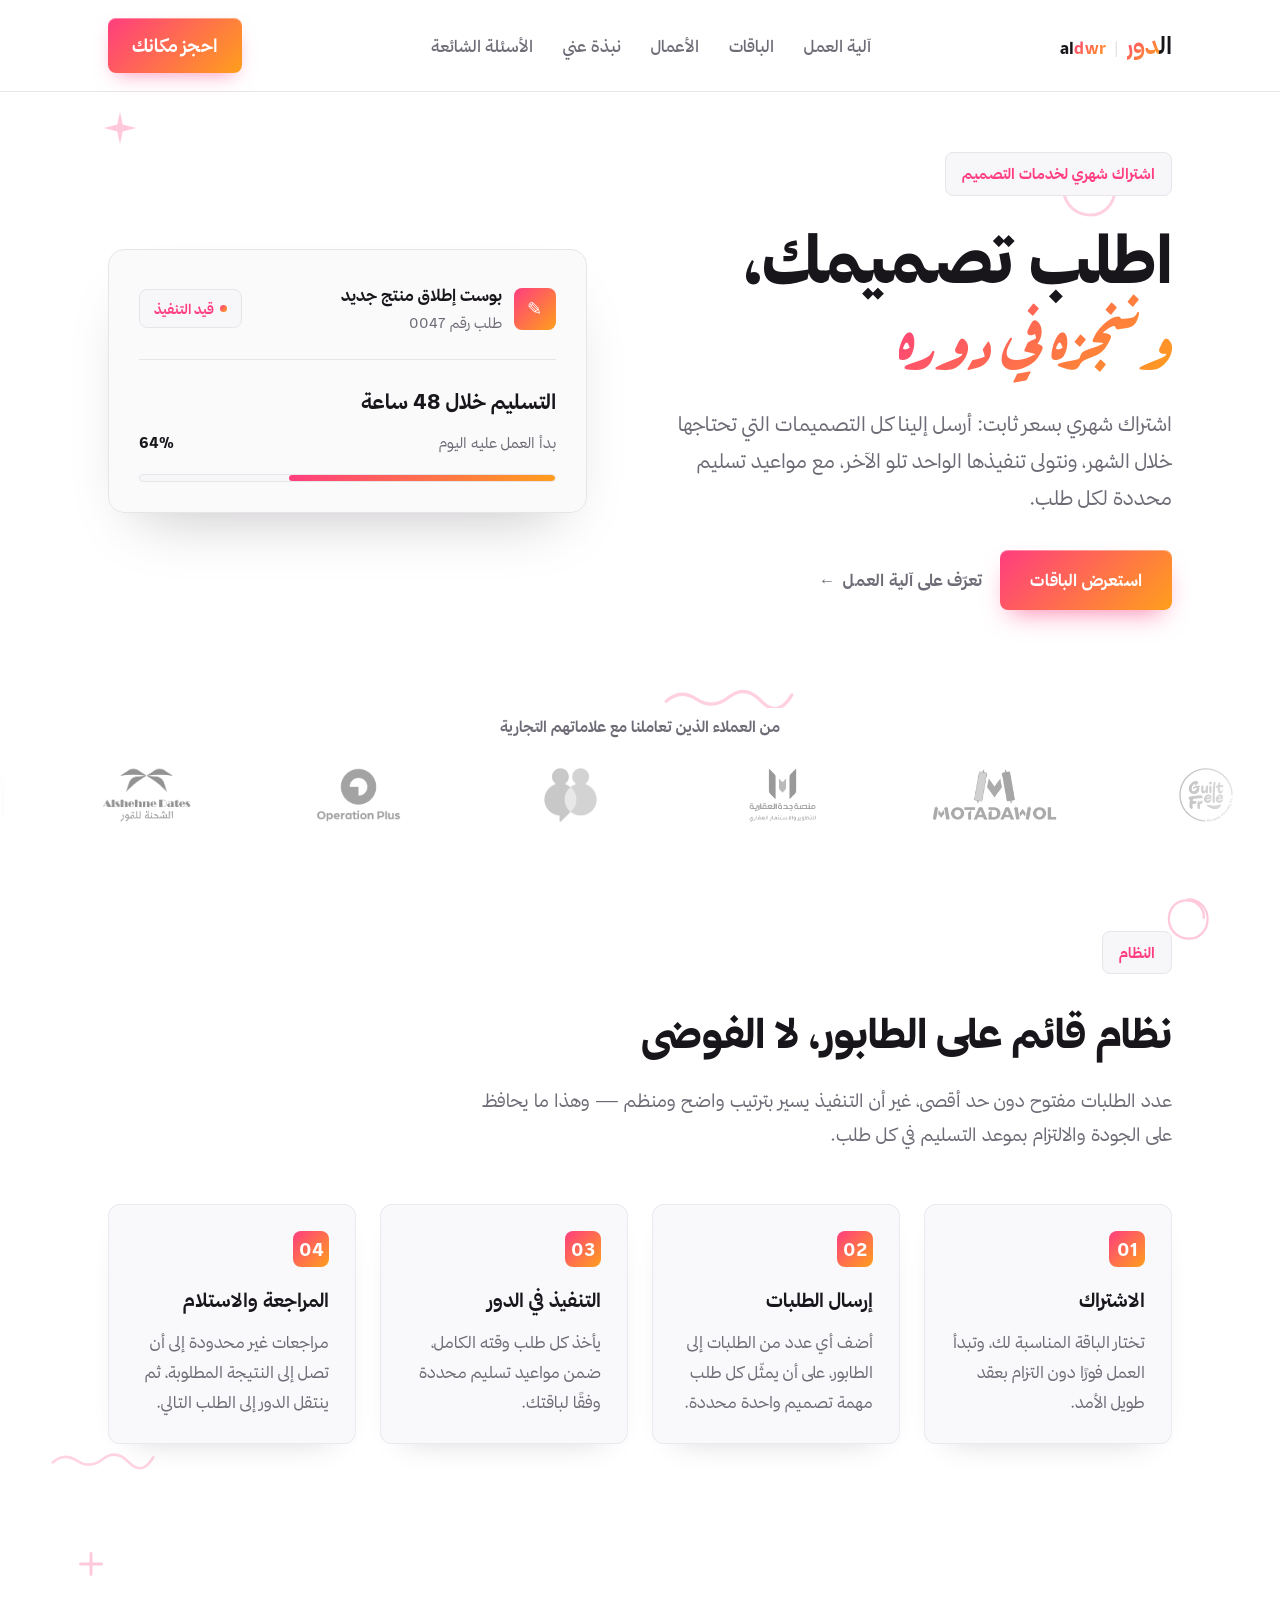
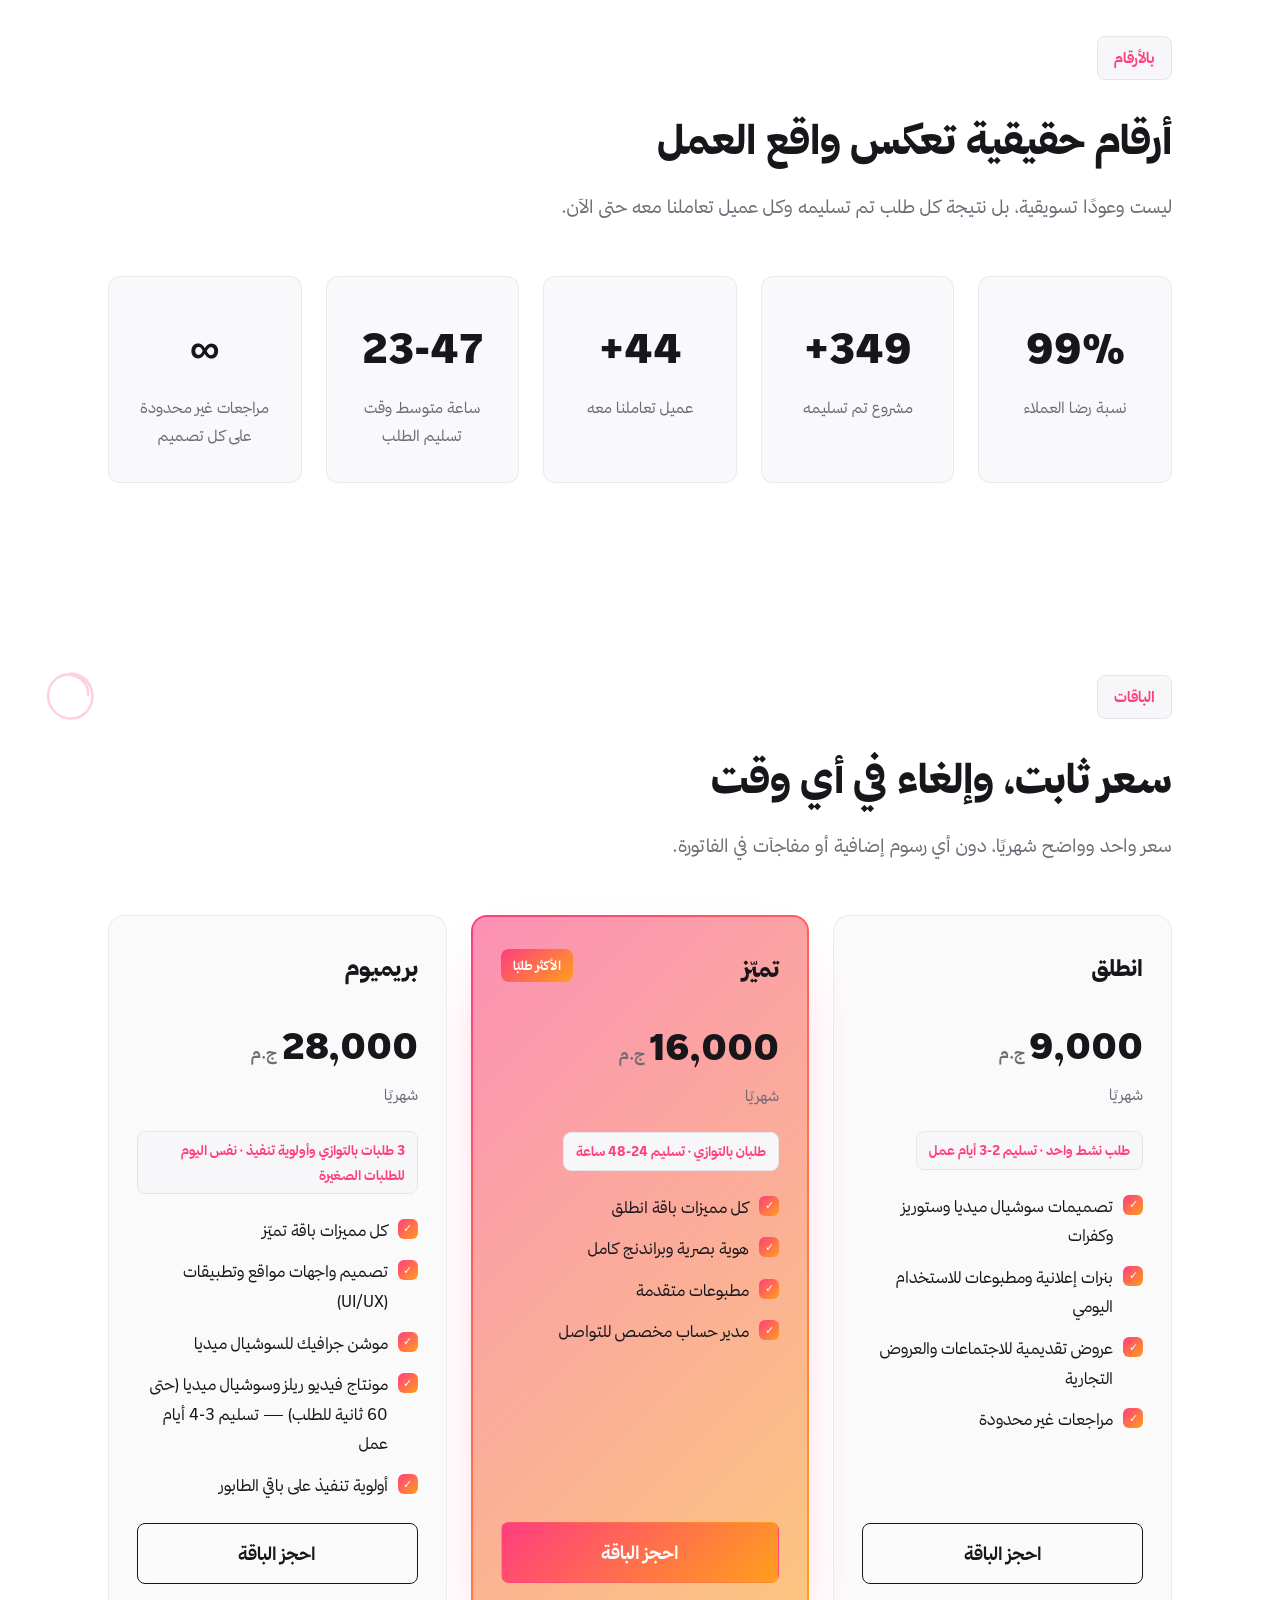
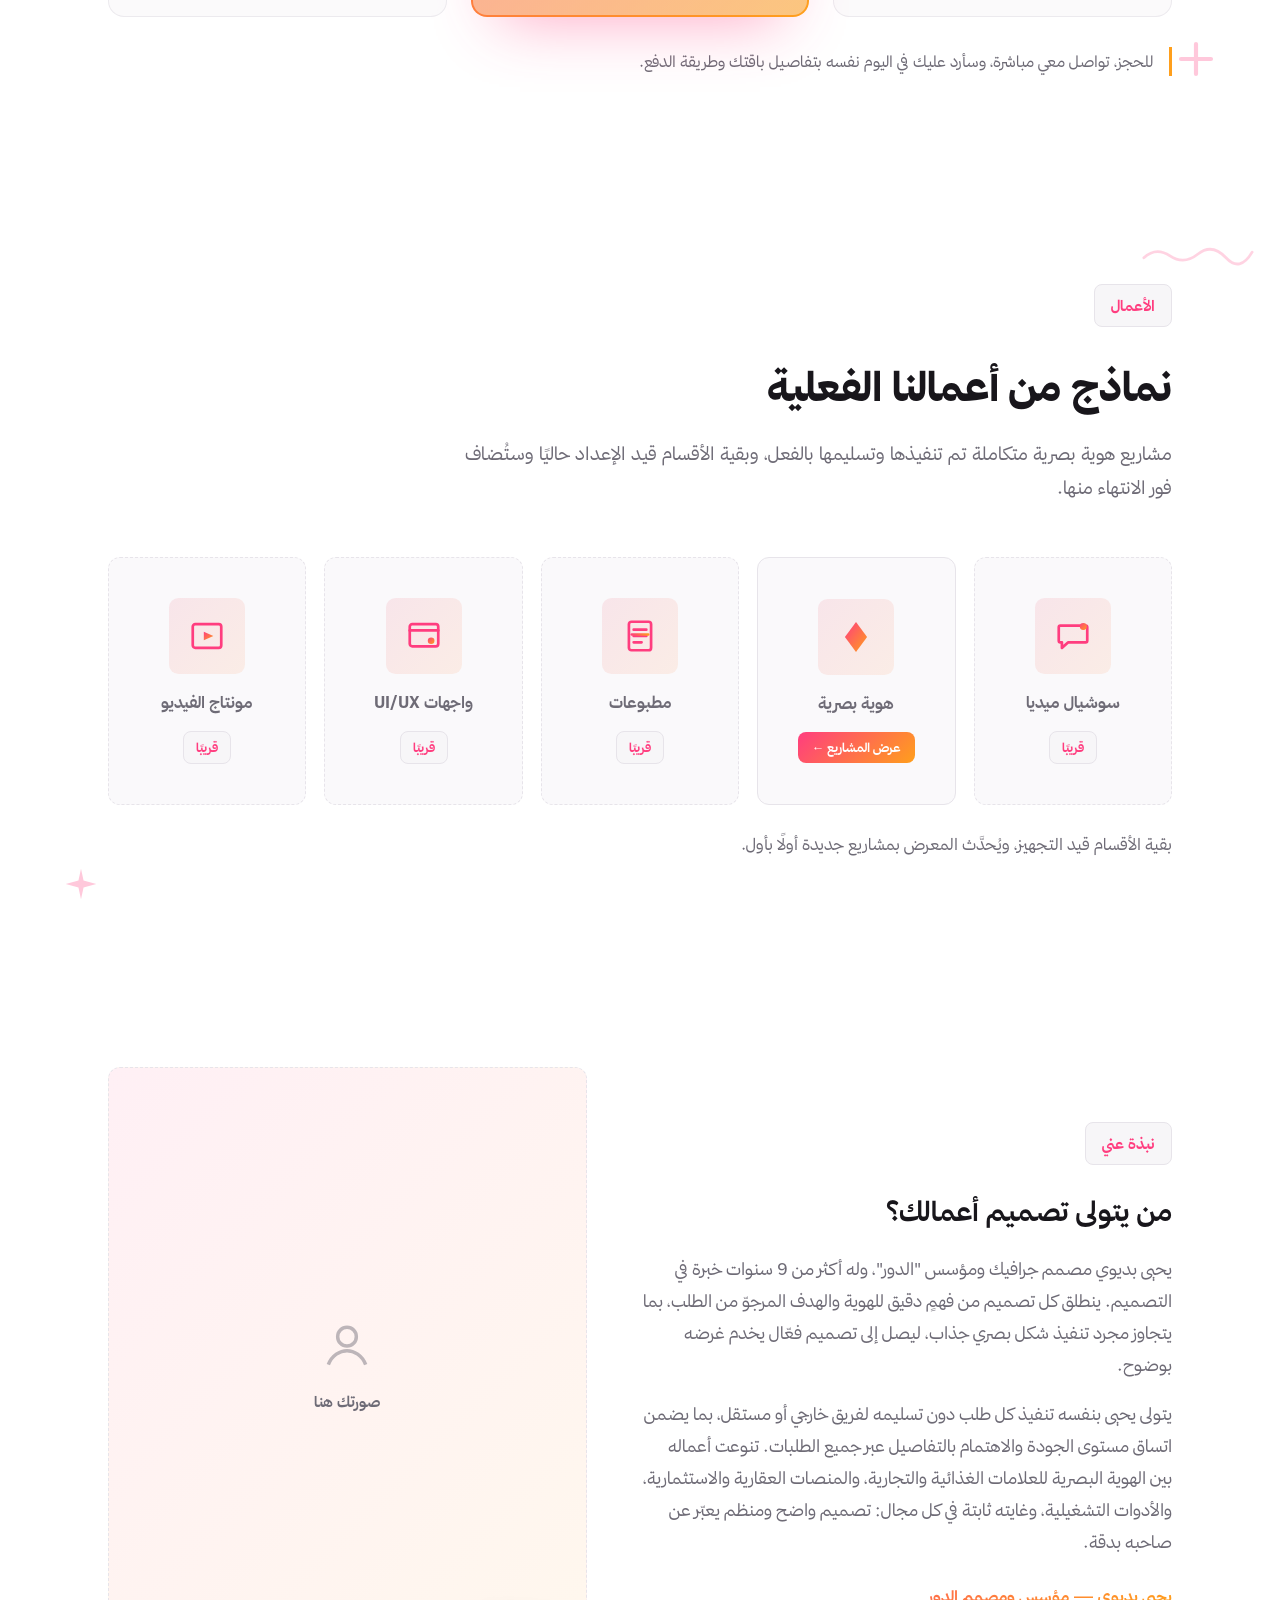
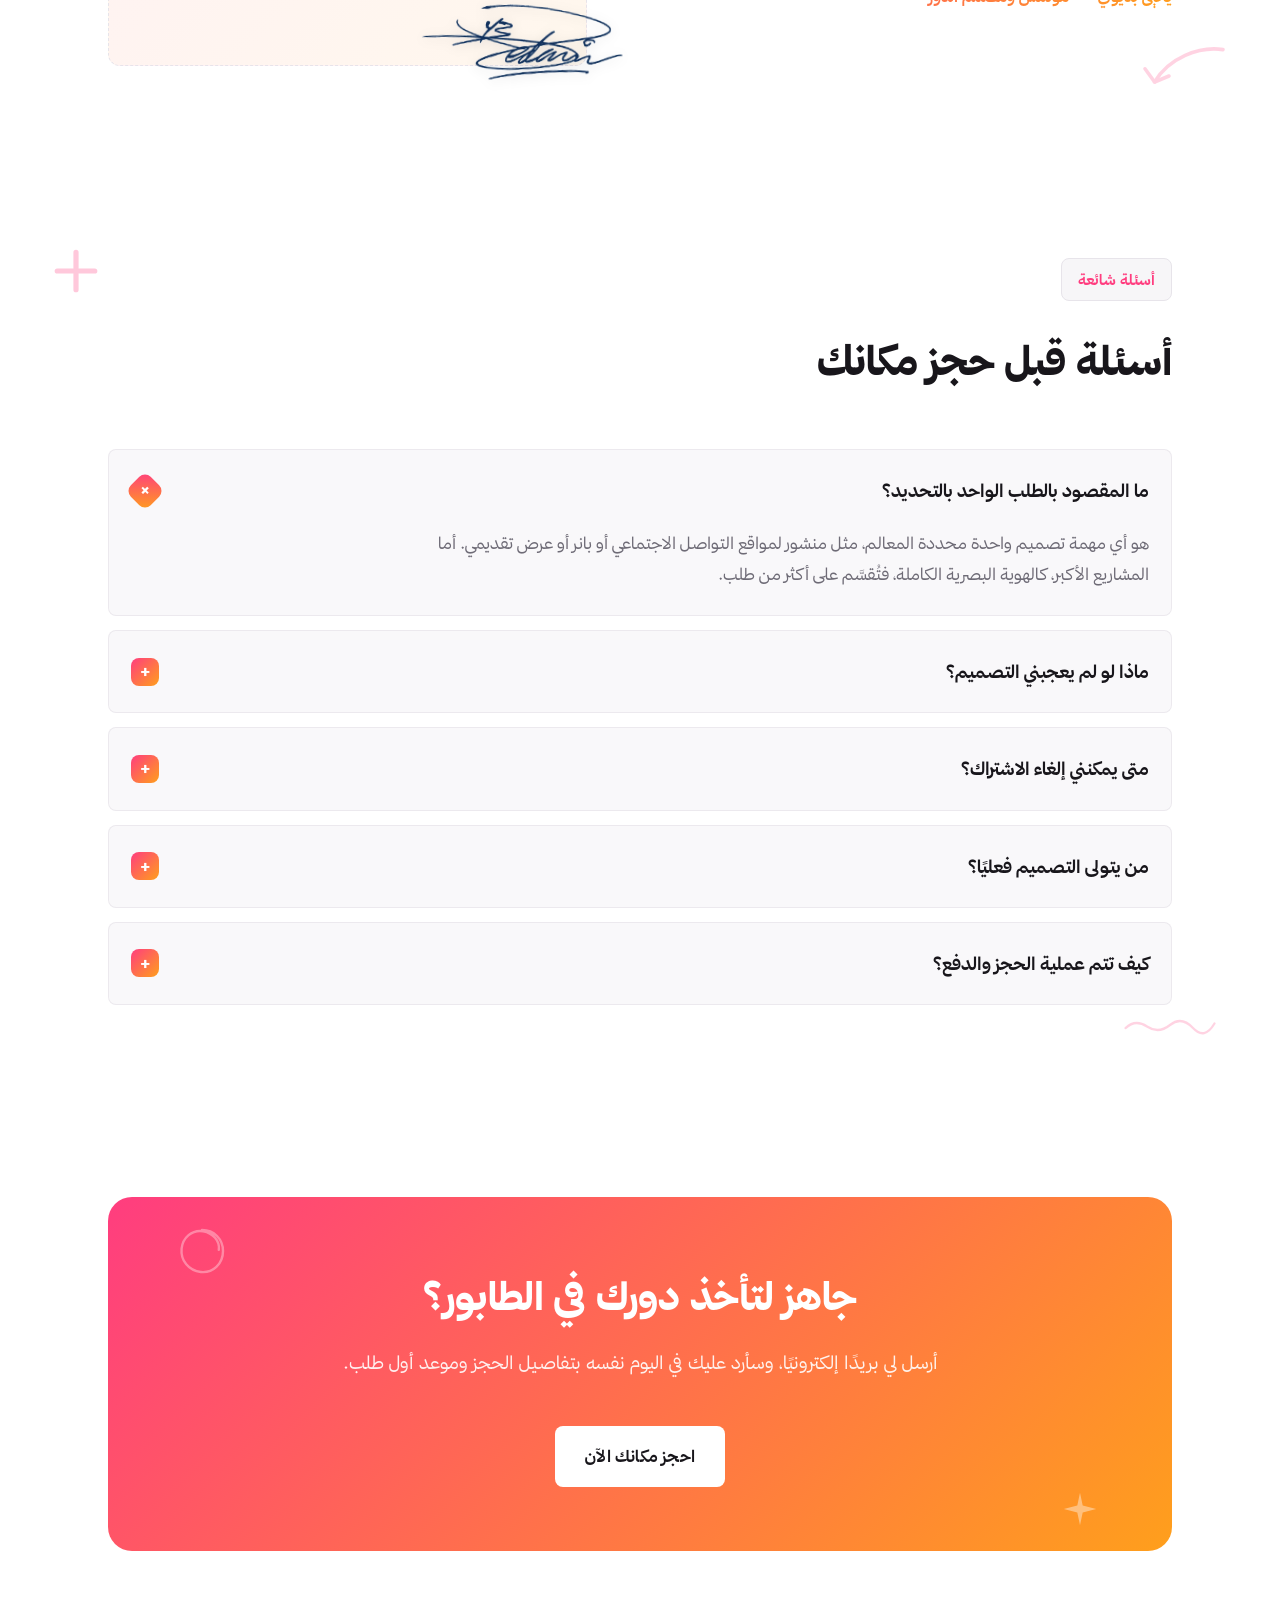
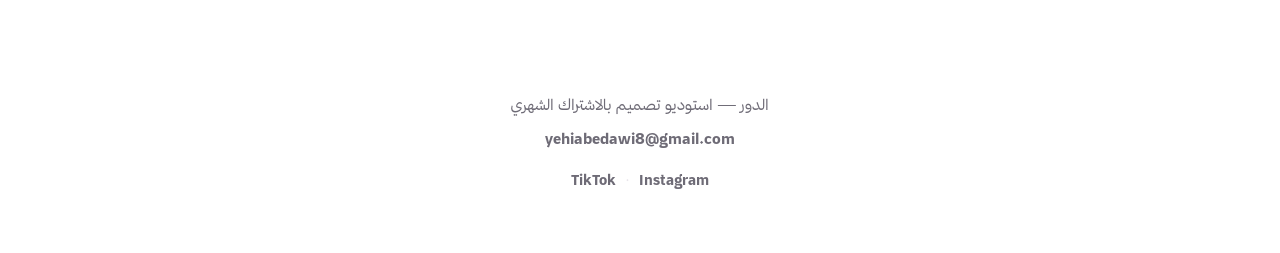
==== index.html @ 0951c370 "Redesign hero toward typography-led, minimal look; remove glass-shape decoration" ====
<!doctype html>
<html lang="ar" dir="rtl">
<head>
<meta charset="utf-8">
<meta name="viewport" content="width=device-width, initial-scale=1">
<title>الدور | aldwr — استوديو تصميم بالاشتراك الشهري</title>
<link rel="icon" type="image/png" href="[data-uri]">
<meta name="description" content="استوديو تصميم بالاشتراك الشهري — اطلب براحتك، تصميماتك جاهزة في دورها">
<link rel="preconnect" href="https://fonts.googleapis.com">
<link rel="preconnect" href="https://fonts.gstatic.com" crossorigin>
<link href="https://fonts.googleapis.com/css2?family=Aref+Ruqaa:wght@400;700&display=swap" rel="stylesheet">
<style>
  @font-face{
    font-family:"Thmanyah";
    src:url("[data-uri]") format("woff2");
    font-weight:300; font-style:normal; font-display:swap;
  }
  @font-face{
    font-family:"Thmanyah";
    src:url("[data-uri]") format("woff2");
    font-weight:400; font-style:normal; font-display:swap;
  }
  @font-face{
    font-family:"Thmanyah";
    src:url("[data-uri]") format("woff2");
    font-weight:500; font-style:normal; font-display:swap;
  }
  @font-face{
    font-family:"Thmanyah";
    src:url("[data-uri]") format("woff2");
    font-weight:700; font-style:normal; font-display:swap;
  }
  @font-face{
    font-family:"Thmanyah";
    src:url("[data-uri]") format("woff2");
    font-weight:900; font-style:normal; font-display:swap;
  }

  :root{
    --bg:#FFFFFF;
    --surface:#F7F6F8;
    --ink:#18161B;
    --ink-soft:#6E6B76;
    --line:#E7E4EA;
    --grad-a:#FF3D7F;
    --grad-b:#FF9F1C;
    --accent:#FF3D7F;
    --on-accent:#FFFFFF;
    --radius:8px;
  }
  @media (prefers-color-scheme: dark){
    :root:not([data-theme="light"]){
      --bg:#141217;
      --surface:#1D1A21;
      --ink:#F2EFF5;
      --ink-soft:#9B96A3;
      --line:#2B2731;
      --grad-a:#FF5C93;
      --grad-b:#FFB238;
      --accent:#FF5C93;
    }
  }
  :root[data-theme="dark"]{
    --bg:#141217;
    --surface:#1D1A21;
    --ink:#F2EFF5;
    --ink-soft:#9B96A3;
    --line:#2B2731;
    --grad-a:#FF5C93;
    --grad-b:#FFB238;
    --accent:#FF5C93;
  }

  *{box-sizing:border-box;}
  html{scroll-behavior:smooth;}
  body{
    margin:0; direction:rtl; background:var(--bg); color:var(--ink);
    font-family:"Thmanyah","Segoe UI",sans-serif; font-weight:400;
    font-size:18px; line-height:1.85;
  }
  @media (prefers-reduced-motion: reduce){
    *{animation:none !important; transition:none !important; scroll-behavior:auto !important;}
  }
  .wrap{max-width:1120px; margin:0 auto; padding:0 28px;}
  a{color:inherit;}
  h1,h2,h3,.display{font-family:"Thmanyah",sans-serif; font-weight:700; text-wrap:balance; margin:0;}
  .mono{font-variant-numeric:tabular-nums; font-weight:600;}

  .grad-text{
    background:linear-gradient(135deg,var(--grad-a),var(--grad-b));
    -webkit-background-clip:text; background-clip:text; color:transparent;
  }
  .grad-bg{background:linear-gradient(135deg,var(--grad-a),var(--grad-b));}

  /* ---------- reveal on scroll ---------- */
  .reveal{opacity:0; transform:translateY(18px); transition:opacity .7s ease, transform .7s ease;}
  .reveal.visible{opacity:1; transform:translateY(0);}

  /* ---------- ambient glass shapes ---------- */
  .blob{position:absolute; z-index:0; pointer-events:none; backdrop-filter:blur(18px) saturate(180%) brightness(1.05); -webkit-backdrop-filter:blur(18px) saturate(180%) brightness(1.05);}
  .gs-sphere{border-radius:50%;}
  .gs-blob{border-radius:60% 40% 55% 45% / 50% 60% 40% 50%;}
  .blob-c.gs-ring{
    border-radius:50%; border:18px solid rgba(255,255,255,.35);
    background:radial-gradient(circle at 30% 25%, rgba(255,255,255,.4), rgba(255,255,255,0) 30%);
    box-shadow:
      inset 0 0 0 1px rgba(255,255,255,.4),
      inset -8px -10px 18px color-mix(in srgb, var(--grad-a) 22%, transparent),
      inset 8px 8px 14px rgba(255,255,255,.5),
      0 26px 36px -16px color-mix(in srgb, var(--grad-a) 30%, transparent);
  }
  @keyframes drift1{
    0%{transform:translate(0,0) rotate(0deg) scale(1);}
    50%{transform:translate(30px,40px) rotate(10deg) scale(1.05);}
    100%{transform:translate(0,0) rotate(0deg) scale(1);}
  }
  @keyframes drift2{
    0%{transform:translate(0,0) rotate(0deg) scale(1);}
    50%{transform:translate(-26px,-30px) rotate(-9deg) scale(1.04);}
    100%{transform:translate(0,0) rotate(0deg) scale(1);}
  }

  /* ---------- NAV ---------- */
  nav{position:sticky; top:0; z-index:30; background:color-mix(in srgb, var(--bg) 65%, transparent); backdrop-filter:blur(16px) saturate(180%); -webkit-backdrop-filter:blur(16px) saturate(180%); border-bottom:1px solid var(--line);}
  nav .wrap{display:flex; align-items:center; justify-content:space-between; padding:18px 28px;}
  .logo{font-size:1.5rem; font-weight:700; color:var(--ink); white-space:nowrap;}
  .logo span{ background:linear-gradient(135deg,var(--grad-a),var(--grad-b)); -webkit-background-clip:text; background-clip:text; color:transparent;}
  .logo-sep{font-style:normal; font-weight:400; color:var(--line); margin:0 8px; font-size:1.05rem;}
  .logo-en{font-style:normal; font-size:1.02rem; font-weight:700; letter-spacing:.2px;}
  @media (max-width:480px){ .logo-sep,.logo-en{display:none;} }
  .nav-links{display:flex; gap:30px; font-size:1.02rem; list-style:none; margin:0; padding:0;}
  .nav-links li{position:relative;}
  .nav-links a{text-decoration:none; color:var(--ink-soft); font-weight:500; padding-bottom:4px; background-image:linear-gradient(135deg,var(--grad-a),var(--grad-b)); background-repeat:no-repeat; background-position:0 100%; background-size:0% 2px; transition:background-size .25s ease, color .25s ease;}
  .nav-links a:hover{color:var(--ink); background-size:100% 2px;}
  .nav-cta{background:linear-gradient(135deg,var(--grad-a),var(--grad-b)); color:#fff; padding:11px 24px; border-radius:var(--radius); text-decoration:none; font-weight:600; letter-spacing:.2px; white-space:nowrap; transition:transform .15s ease, box-shadow .15s ease; box-shadow:0 8px 20px -8px color-mix(in srgb, var(--grad-a) 60%, transparent), inset 0 1px 0 rgba(255,255,255,.35);}
  .nav-cta:hover{transform:translateY(-2px); box-shadow:0 12px 24px -8px color-mix(in srgb, var(--grad-a) 70%, transparent), inset 0 1px 0 rgba(255,255,255,.35);}
  @media (max-width:760px){ .nav-links{display:none;} }

  /* ---------- HERO ---------- */
  header.hero{position:relative; padding:60px 0 20px; overflow:hidden;}
  .blob-a{width:280px; height:280px; top:-90px; left:-70px; animation:drift1 16s ease-in-out infinite;
    background:
      radial-gradient(circle at 30% 26%, rgba(255,255,255,.9), rgba(255,255,255,0) 20%),
      radial-gradient(circle at 70% 76%, color-mix(in srgb, var(--grad-b) 18%, transparent), transparent 55%),
      linear-gradient(150deg, rgba(255,255,255,.42) 0%, rgba(255,255,255,.06) 45%, color-mix(in srgb, var(--grad-a) 10%, transparent) 100%);
    box-shadow:
      inset 0 0 0 1px rgba(255,255,255,.5),
      inset -10px -14px 22px color-mix(in srgb, var(--grad-a) 18%, transparent),
      inset 10px 12px 20px rgba(255,255,255,.5),
      0 30px 40px -18px color-mix(in srgb, var(--grad-a) 30%, transparent);}
  .blob-b{width:220px; height:220px; top:110px; right:-70px; animation:drift2 20s ease-in-out infinite;
    background:
      radial-gradient(circle at 30% 25%, rgba(255,255,255,.9), rgba(255,255,255,0) 20%),
      radial-gradient(circle at 70% 75%, color-mix(in srgb, var(--grad-a) 16%, transparent), transparent 55%),
      linear-gradient(150deg, rgba(255,255,255,.42) 0%, rgba(255,255,255,.06) 45%, color-mix(in srgb, var(--grad-b) 12%, transparent) 100%);
    box-shadow:
      inset 0 0 0 1px rgba(255,255,255,.5),
      inset -8px -12px 18px color-mix(in srgb, var(--grad-b) 18%, transparent),
      inset 8px 10px 16px rgba(255,255,255,.5),
      0 26px 36px -16px color-mix(in srgb, var(--grad-b) 26%, transparent);}
  .blob-c{width:150px; height:150px; top:-50px; right:-40px; animation:drift1 18s ease-in-out infinite;
    background:
      radial-gradient(circle at 28% 24%, rgba(255,255,255,.9), rgba(255,255,255,0) 22%),
      radial-gradient(circle at 68% 74%, color-mix(in srgb, var(--grad-b) 16%, transparent), transparent 55%),
      linear-gradient(150deg, rgba(255,255,255,.4) 0%, rgba(255,255,255,.06) 45%, color-mix(in srgb, var(--grad-a) 10%, transparent) 100%);
    box-shadow:
      inset 0 0 0 1px rgba(255,255,255,.5),
      inset -8px -10px 16px color-mix(in srgb, var(--grad-a) 16%, transparent),
      inset 8px 8px 14px rgba(255,255,255,.5),
      0 24px 32px -16px color-mix(in srgb, var(--grad-a) 24%, transparent);}
  #how,#pricing,#work,#faq,#numbers,#creator{overflow:hidden;}
  #how > .wrap,#pricing > .wrap,#work > .wrap,#faq > .wrap,#numbers > .wrap,#creator > .wrap{position:relative; z-index:1;}
  .hero-grid{position:relative; z-index:1; display:grid; grid-template-columns:1.05fr .95fr; gap:56px; align-items:center; padding-bottom:60px;}
  @media (max-width:880px){ .hero-grid{grid-template-columns:1fr;} }

  .eyebrow{
    display:inline-flex; align-items:center; gap:8px; background:var(--surface); color:var(--accent);
    font-size:.92rem; font-weight:600; padding:7px 16px; border-radius:var(--radius); margin-bottom:22px; border:1px solid var(--line);
  }
  .hero h1{font-size:clamp(2.7rem,5.6vw,4.1rem); line-height:1.22; color:var(--ink); font-weight:900; letter-spacing:-.5px;}
  .hero-accent{font-family:"Aref Ruqaa","Thmanyah",serif; font-weight:700; letter-spacing:0;}
  .hero p.lede{font-size:1.25rem; color:var(--ink-soft); max-width:48ch; margin-top:20px;}
  .hero-ctas{display:flex; gap:14px; margin-top:34px; flex-wrap:wrap;}
  .btn-primary,.btn-ghost{font-weight:600; font-size:1.02rem; letter-spacing:.2px; padding:15px 30px; border-radius:var(--radius); text-decoration:none; display:inline-block; transition:transform .15s ease, box-shadow .15s ease, background .2s ease, color .2s ease;}
  .btn-primary{background:linear-gradient(135deg,var(--grad-a),var(--grad-b)); color:#fff; box-shadow:0 12px 26px -10px color-mix(in srgb, var(--grad-a) 65%, transparent), inset 0 1px 0 rgba(255,255,255,.35);}
  .btn-primary:hover{transform:translateY(-3px); box-shadow:0 16px 30px -8px color-mix(in srgb, var(--grad-a) 75%, transparent), inset 0 1px 0 rgba(255,255,255,.35);}
  .btn-ghost{background:none; padding:15px 4px; color:var(--ink-soft); display:inline-flex; align-items:center; gap:8px;}
  .btn-ghost::after{content:"\2190"; transition:transform .2s ease;}
  .btn-ghost:hover{color:var(--ink); transform:translateX(-2px);}
  .btn-ghost:hover::after{transform:translateX(-4px);}

  /* ---------- STATUS CARD MOCK ---------- */
  .status-card{position:relative; z-index:1; background:color-mix(in srgb, var(--surface) 55%, transparent); backdrop-filter:blur(20px) saturate(170%); -webkit-backdrop-filter:blur(20px) saturate(170%); border-radius:calc(var(--radius) * 2); padding:30px; box-shadow:0 30px 60px -32px rgba(20,10,20,.28); border:1px solid var(--line); transition:transform .3s ease, box-shadow .3s ease;}
  .status-card:hover{transform:translateY(-4px); box-shadow:0 36px 70px -30px rgba(20,10,20,.32);}
  .status-card .top{display:flex; align-items:center; justify-content:space-between; margin-bottom:22px;}
  .status-card .who{display:flex; align-items:center; gap:12px;}
  .avatar{width:42px; height:42px; border-radius:var(--radius); background:linear-gradient(135deg,var(--grad-a),var(--grad-b)); display:flex; align-items:center; justify-content:center; font-size:1.15rem; color:#fff;}
  .status-card .name{font-weight:700; font-size:1.02rem;}
  .status-card .sub{color:var(--ink-soft); font-size:.9rem;}
  .pill{font-size:.85rem; font-weight:600; padding:6px 14px; border-radius:var(--radius); background:var(--surface); color:var(--accent); display:inline-flex; align-items:center; gap:6px; border:1px solid var(--line);}
  .pill::before{content:""; width:7px; height:7px; border-radius:50%; background:linear-gradient(135deg,var(--grad-a),var(--grad-b));}
  .status-card .task-line{border-top:1px solid var(--line); margin-top:6px; padding-top:22px;}
  .status-card .task{font-weight:700; font-size:1.3rem; margin-bottom:8px;}
  .status-card .meta{display:flex; justify-content:space-between; color:var(--ink-soft); font-size:.92rem;}
  .status-card .meta .mono{color:var(--ink);}
  .progress{height:8px; border-radius:var(--radius); background:var(--surface); margin-top:18px; overflow:hidden; border:1px solid var(--line);}
  .progress i{display:block; height:100%; width:64%; background:linear-gradient(135deg,var(--grad-a),var(--grad-b)); border-radius:var(--radius);}

  /* ---------- SECTION SHELL ---------- */
  section{padding:96px 0; position:relative;}
  .section-head{max-width:60ch; margin-bottom:52px;}
  .section-head h2{font-size:clamp(1.9rem,3.2vw,2.5rem); font-weight:800;}
  .section-head p{color:var(--ink-soft); font-size:1.15rem; margin-top:14px;}

  /* ---------- HOW IT WORKS ---------- */
  .steps{display:grid; grid-template-columns:repeat(4,1fr); gap:24px;}
  @media (max-width:880px){ .steps{grid-template-columns:1fr 1fr;} }
  @media (max-width:520px){ .steps{grid-template-columns:1fr;} }
  .step{background:color-mix(in srgb, var(--surface) 72%, transparent); border:1px solid color-mix(in srgb, var(--line) 75%, transparent); border-radius:calc(var(--radius) * 1.5); padding:26px; transition:transform .25s ease, border-color .25s ease, box-shadow .25s ease; box-shadow:0 14px 34px -26px rgba(20,10,20,.3);}
  .step:hover{transform:translateY(-5px); border-color:var(--accent);}
  .step .idx{
    width:36px; height:36px; border-radius:var(--radius); background:linear-gradient(135deg,var(--grad-a),var(--grad-b)); color:#fff;
    display:flex; align-items:center; justify-content:center; font-weight:700; margin-bottom:16px;
  }
  .step h3{font-size:1.2rem; margin-bottom:8px; font-weight:700;}
  .step p{color:var(--ink-soft); font-size:1.02rem; margin:0;}

  /* ---------- PRICING ---------- */
  .pricing-grid{display:grid; grid-template-columns:repeat(3,1fr); gap:24px;}
  @media (max-width:900px){ .pricing-grid{grid-template-columns:1fr; max-width:440px; margin:0 auto;} }
  .plan{background:color-mix(in srgb, var(--surface) 55%, transparent); backdrop-filter:blur(16px) saturate(160%); -webkit-backdrop-filter:blur(16px) saturate(160%); border:1px solid color-mix(in srgb, var(--line) 75%, transparent); border-radius:calc(var(--radius) * 2); padding:32px 28px; display:flex; flex-direction:column; gap:22px; transition:transform .25s ease, box-shadow .25s ease, border-color .25s ease;}
  .plan:hover{transform:translateY(-6px); box-shadow:0 26px 50px -30px rgba(20,10,20,.25);}
  .plan.popular{border:2px solid transparent; background:linear-gradient(color-mix(in srgb, var(--surface) 45%, transparent),color-mix(in srgb, var(--surface) 45%, transparent)) padding-box, linear-gradient(135deg,var(--grad-a),var(--grad-b)) border-box; box-shadow:0 30px 60px -28px color-mix(in srgb, var(--grad-a) 45%, transparent);}
  .plan.popular:hover{box-shadow:0 36px 70px -26px color-mix(in srgb, var(--grad-a) 55%, transparent);}
  .plan-top{display:flex; justify-content:space-between; align-items:flex-start;}
  .plan-top h3{font-size:1.4rem; font-weight:800;}
  .badge{background:linear-gradient(135deg,var(--grad-a),var(--grad-b)); color:#fff; font-size:.78rem; font-weight:700; padding:5px 12px; border-radius:var(--radius);}
  .plan-price .amount{font-size:2.3rem; font-weight:800;}
  .plan-price .cur{font-size:1rem; color:var(--ink-soft); font-weight:600;}
  .plan-price .per{display:block; color:var(--ink-soft); font-size:.95rem; margin-top:2px;}
  .plan-stat{font-size:.82rem; font-weight:600; color:var(--accent); background:var(--surface); border:1px solid var(--line); display:inline-block; padding:6px 12px; border-radius:var(--radius); width:fit-content;}
  .plan-feats{list-style:none; margin:0; padding:0; display:flex; flex-direction:column; gap:12px; font-size:1rem;}
  .plan-feats li{display:flex; gap:10px; align-items:flex-start;}
  .check{flex-shrink:0; width:20px; height:20px; border-radius:6px; background:linear-gradient(135deg,var(--grad-a),var(--grad-b)); color:#fff; font-size:.7rem; display:flex; align-items:center; justify-content:center; margin-top:3px;}
  .plan-cta{margin-top:auto; text-align:center; text-decoration:none; font-weight:700; padding:13px; border-radius:var(--radius); border:1.5px solid var(--ink); transition:transform .2s ease, background .2s ease, color .2s ease;}
  .plan-cta:hover{transform:translateY(-2px);}
  .plan.popular .plan-cta{background:linear-gradient(135deg,var(--grad-a),var(--grad-b)); color:#fff; border-color:transparent;}
  .pricing-note{margin-top:30px; font-size:.98rem; color:var(--ink-soft); border-inline-start:3px solid var(--grad-b); padding-inline-start:16px;}

  /* ---------- PORTFOLIO PLACEHOLDER ---------- */
  .folio-grid{display:grid; grid-template-columns:repeat(5,1fr); gap:18px;}
  @media (max-width:1000px){ .folio-grid{grid-template-columns:repeat(3,1fr);} }
  @media (max-width:640px){ .folio-grid{grid-template-columns:1fr 1fr;} }
  .folio-slot{aspect-ratio:4/5; border-radius:calc(var(--radius) * 1.5); border:1.5px dashed var(--line); background:color-mix(in srgb, var(--surface) 60%, transparent); display:flex; flex-direction:column; align-items:center; justify-content:center; gap:14px; transition:border-color .25s ease, transform .25s ease, box-shadow .25s ease;}
  .folio-slot:hover{border-color:var(--accent); border-style:solid; transform:translateY(-4px);}
  .folio-slot .icon{position:relative; width:76px; height:76px; border-radius:calc(var(--radius) * 1.2); background:linear-gradient(135deg, rgba(233,84,110,.12), rgba(255,145,77,.12)); display:flex; align-items:center; justify-content:center; color:var(--accent); transition:background .25s ease, color .25s ease;}
  .folio-slot:hover .icon{background:linear-gradient(135deg,var(--grad-a),var(--grad-b)); color:#fff;}
  .folio-slot .icon svg{width:38px; height:38px; overflow:visible;}
  .folio-slot:hover .icon svg [fill^="url"]{fill:#fff;}
  .icon-anim-pulse{transform-box:fill-box; transform-origin:center; animation:iconPulse 1.8s ease-in-out infinite;}
  .icon-anim-spin{transform-box:fill-box; transform-origin:center; animation:iconSpin 7s linear infinite;}
  .icon-anim-scan{transform-box:fill-box; transform-origin:center; animation:iconScan 2.4s ease-in-out infinite;}
  @keyframes iconPulse{0%,100%{transform:scale(1); opacity:1;} 50%{transform:scale(1.45); opacity:.55;}}
  @keyframes iconSpin{to{transform:rotate(360deg);}}
  @keyframes iconScan{0%{transform:translateY(-5px); opacity:0;} 15%{opacity:1;} 85%{opacity:1;} 100%{transform:translateY(5px); opacity:0;}}
  .folio-slot .cat{font-weight:700; font-size:1rem; color:var(--ink-soft); text-align:center; padding:0 10px;}
  .folio-slot .soon{font-size:.78rem; font-weight:700; color:var(--accent); background:var(--surface); padding:4px 12px; border-radius:var(--radius); border:1px solid var(--line);}
  .folio-slot.filled{border-style:solid; text-decoration:none; cursor:pointer;}
  .folio-slot.filled .view{font-size:.78rem; font-weight:700; color:#fff; background:linear-gradient(135deg,var(--grad-a),var(--grad-b)); padding:4px 14px; border-radius:var(--radius);}
  .folio-note{margin-top:24px; color:var(--ink-soft); font-size:1.02rem;}

  /* ---------- FAQ ---------- */
  .faq-list{display:flex; flex-direction:column; gap:14px;}
  .faq-item{background:color-mix(in srgb, var(--surface) 72%, transparent); border:1px solid color-mix(in srgb, var(--line) 75%, transparent); border-radius:var(--radius); padding:4px 22px; transition:border-color .2s ease, box-shadow .2s ease;}
  .faq-item:hover{border-color:var(--accent);}
  .faq-item summary{list-style:none; cursor:pointer; padding:20px 0; display:flex; justify-content:space-between; align-items:center; gap:20px; font-weight:700; font-size:1.12rem;}
  .faq-item summary::-webkit-details-marker{display:none;}
  .faq-item summary .plus{flex-shrink:0; width:28px; height:28px; border-radius:var(--radius); background:linear-gradient(135deg,var(--grad-a),var(--grad-b)); color:#fff; display:flex; align-items:center; justify-content:center; transition:transform .2s ease;}
  .faq-item[open] summary .plus{transform:rotate(45deg);}
  .faq-item p{margin:0 0 22px; color:var(--ink-soft); font-size:1.05rem; max-width:70ch;}

  /* ---------- FOOTER CTA ---------- */
  .cta-band{position:relative; background:linear-gradient(135deg,var(--grad-a),var(--grad-b)); color:#fff; border-radius:calc(var(--radius) * 3); padding:64px 40px; text-align:center; overflow:hidden;}
  .cta-band h2{color:#fff; font-size:clamp(1.8rem,3.2vw,2.4rem); position:relative; z-index:1; font-weight:800;}
  .cta-band p{color:rgba(255,255,255,.9); font-size:1.15rem; margin-top:14px; position:relative; z-index:1;}
  .cta-band .btn-primary{margin-top:28px; background:#fff; color:#18161B; box-shadow:none; position:relative; z-index:1;}
  .cta-band .btn-primary:hover{transform:translateY(-3px); box-shadow:0 14px 26px -10px rgba(0,0,0,.3);}

  footer{padding:44px 0 60px; text-align:center; color:var(--ink-soft); font-size:.95rem;}
  footer .mono{display:block; margin-top:6px;}
  footer .footer-social{margin-top:14px; display:flex; gap:10px; justify-content:center; align-items:center; font-size:.9rem;}
  footer .footer-social a{color:var(--ink-soft); text-decoration:none; font-weight:600; transition:color .2s ease;}
  footer .footer-social a:hover{color:var(--accent);}
  footer .footer-social .dot{color:var(--line);}

  /* ---------- TRUSTED BRANDS ---------- */
  .trusted{padding:8px 0 12px; overflow:hidden; position:relative;}
  .trusted-label{text-align:center; color:var(--ink-soft); font-size:.95rem; font-weight:600; margin-bottom:26px;}
  .marquee{position:relative; overflow:hidden; -webkit-mask-image:linear-gradient(90deg, transparent, #000 8%, #000 92%, transparent); mask-image:linear-gradient(90deg, transparent, #000 8%, #000 92%, transparent);}
  .marquee-track{display:flex; align-items:center; gap:64px; width:max-content; animation:marqueeScroll 16s ease-in-out infinite alternate;}
  .marquee:hover .marquee-track{animation-play-state:paused;}
  .logo-mark{width:148px; height:56px; background-repeat:no-repeat; background-position:center; background-size:contain; filter:grayscale(1) opacity(.55); transition:filter .3s ease, transform .3s ease; flex:none;}
  .marquee:hover .logo-mark{filter:grayscale(0) opacity(1);}
  .logo-mark:hover{transform:translateY(-3px) scale(1.06);}
  @media (max-width:600px){ .logo-mark{width:112px; height:44px;} .marquee-track{gap:44px;} }
  @keyframes marqueeScroll{from{transform:translateX(0);} to{transform:translateX(-50%);}}
  .lg-guiltfree{background-image:url("[data-uri]");}
  .lg-motadawol{background-image:url("[data-uri]");}
  .lg-jeddah{background-image:url("[data-uri]");}
  .lg-chatbubbles{background-image:url("[data-uri]");}
  .lg-operationplus{background-image:url("[data-uri]");}
  .lg-alshehne{background-image:url("[data-uri]");}
  .lg-aramco{background-image:url("[data-uri]");}

  /* ---------- NUMBERS ---------- */
  .stats-grid{display:grid; grid-template-columns:repeat(5,1fr); gap:24px;}
  @media (max-width:960px){ .stats-grid{grid-template-columns:repeat(3,1fr);} }
  @media (max-width:560px){ .stats-grid{grid-template-columns:1fr 1fr;} }
  @media (max-width:400px){ .stats-grid{grid-template-columns:1fr;} }
  .stat-card{background:color-mix(in srgb, var(--surface) 72%, transparent); border:1px solid color-mix(in srgb, var(--line) 75%, transparent); border-radius:calc(var(--radius) * 1.5); padding:32px 22px; text-align:center; transition:transform .25s ease, border-color .25s ease, box-shadow .25s ease;}
  .stat-card:hover{transform:translateY(-5px); border-color:var(--accent);}
  .stat-num{font-size:clamp(2rem,3.6vw,2.6rem); font-weight:900;}
  .stat-label{color:var(--ink-soft); font-size:.96rem; margin-top:8px;}

  /* ---------- CREATOR ---------- */
  .creator-grid{display:grid; grid-template-columns:1.05fr .95fr; gap:56px; align-items:center;}
  @media (max-width:880px){ .creator-grid{grid-template-columns:1fr;} }
  .creator-bio p{color:var(--ink-soft); font-size:1.08rem; margin-top:16px;}
  .creator-name{font-size:.98rem; font-weight:700; margin-top:24px;}
  .creator-photo{aspect-ratio:4/5; border-radius:calc(var(--radius) * 1.5); border:1.5px dashed var(--line); background:linear-gradient(135deg, rgba(255,61,127,.08), rgba(255,159,28,.08)); display:flex; flex-direction:column; align-items:center; justify-content:center; gap:14px; color:var(--ink-soft); overflow:hidden;}
  .creator-photo img{width:100%; height:100%; object-fit:cover; display:block;}
  .creator-photo .ph-icon{width:56px; height:56px; opacity:.45;}
  .creator-photo .ph-text{font-size:.92rem; font-weight:600;}

  /* ---------- DOODLES (hand-drawn accents) ---------- */
  .doodle{position:absolute; color:var(--accent); opacity:.28; pointer-events:none; z-index:0; animation:doodleFloat 8s ease-in-out infinite;}
  .doodle svg{display:block; width:100%; height:100%;}
  @keyframes doodleFloat{0%,100%{transform:translateY(0) rotate(0deg);} 50%{transform:translateY(-12px) rotate(6deg);}}
  .doodle-hero-1{width:36px; height:36px; top:18px; left:8%; animation-delay:.3s;}
  .doodle-hero-2{width:74px; height:74px; top:60px; right:12%; animation-delay:1.1s; opacity:.24;}
  .doodle-trusted-1{width:130px; height:22px; top:-4px; right:38%; opacity:.24;}
  .doodle-how-1{width:56px; height:56px; top:8%; right:5%; animation-delay:.4s;}
  .doodle-how-2{width:104px; height:22px; bottom:10%; left:4%; opacity:.22; animation-delay:1.3s;}
  .doodle-numbers-1{width:28px; height:28px; top:10px; left:6%; animation-delay:.6s;}
  .doodle-pricing-1{width:64px; height:64px; top:7%; left:3%; opacity:.24; animation-delay:.5s;}
  .doodle-pricing-2{width:40px; height:40px; bottom:9%; right:5%; animation-delay:1s;}
  .doodle-work-1{width:112px; height:24px; top:7%; right:2%; opacity:.22; animation-delay:.2s;}
  .doodle-work-2{width:34px; height:34px; bottom:9%; left:5%; animation-delay:1.2s;}
  .doodle-creator-1{width:96px; height:76px; bottom:6%; right:4%; opacity:.22; animation-delay:.9s;}
  .doodle-faq-1{width:50px; height:50px; top:9%; left:4%; animation-delay:.7s;}
  .doodle-faq-2{width:92px; height:20px; bottom:7%; right:5%; opacity:.22; animation-delay:1.4s;}
  .doodle-cta-1{width:60px; height:60px; top:24px; left:6%; color:#fff; opacity:.35; animation-delay:.3s;}
  .doodle-cta-2{width:36px; height:36px; bottom:24px; right:7%; color:#fff; opacity:.4; animation-delay:1s;}
  #numbers{position:relative;}
  #creator{position:relative;}

  /* ---------- CREATOR SIGNATURE ---------- */
  .creator-photo-wrap{position:relative;}
  .creator-signature{position:absolute; bottom:-20px; right:-40px; width:210px; height:auto; transform:rotate(3deg); filter:drop-shadow(0 2px 6px rgba(0,0,0,.12)); pointer-events:none;}
  @media (prefers-color-scheme: dark){ :root:not([data-theme="light"]) .creator-signature{filter:invert(1) brightness(1.7) drop-shadow(0 2px 6px rgba(0,0,0,.35));} }
  :root[data-theme="dark"] .creator-signature{filter:invert(1) brightness(1.7) drop-shadow(0 2px 6px rgba(0,0,0,.35));}
  @media (max-width:880px){ .creator-signature{width:160px; right:-6px; bottom:-12px;} }
</style>
</head>
<body>

<nav>
  <div class="wrap">
    <div class="logo">ال<span>دور</span><i class="logo-sep">|</i><b class="logo-en">al<span>dwr</span></b></div>
    <ul class="nav-links">
      <li><a href="#how">آلية العمل</a></li>
      <li><a href="#pricing">الباقات</a></li>
      <li><a href="#work">الأعمال</a></li>
      <li><a href="#creator">نبذة عني</a></li>
      <li><a href="#faq">الأسئلة الشائعة</a></li>
    </ul>
    <a class="nav-cta" href="#pricing">احجز مكانك</a>
  </div>
</nav>

<header class="hero">
  <span class="doodle doodle-hero-1"><svg viewBox="0 0 40 40" fill="currentColor"><path d="M20 2 L23 16 L38 20 L23 24 L20 38 L17 24 L2 20 L17 16 Z"/></svg></span>
  <span class="doodle doodle-hero-2"><svg viewBox="0 0 100 100" fill="none" stroke="currentColor" stroke-width="4" stroke-linecap="round"><path d="M50 15 C70 15,85 30,85 50 C85 72,68 87,48 85 C28 83,14 66,16 46 C18 28,33 14,52 17 C68 20,80 33,78 48"/></svg></span>
  <div class="wrap">
    <div class="hero-grid">
      <div>
        <div class="eyebrow reveal">اشتراك شهري لخدمات التصميم</div>
        <h1 class="reveal">اطلب تصميمك، <span class="grad-text hero-accent">وننجزه في دوره</span></h1>
        <p class="lede reveal">اشتراك شهري بسعر ثابت: أرسل إلينا كل التصميمات التي تحتاجها خلال الشهر، ونتولى تنفيذها الواحد تلو الآخر، مع مواعيد تسليم محددة لكل طلب.</p>
        <div class="hero-ctas reveal">
          <a class="btn-primary" href="#pricing">استعرض الباقات</a>
          <a class="btn-ghost" href="#how">تعرّف على آلية العمل</a>
        </div>
      </div>
      <div class="status-card reveal">
        <div class="top">
          <div class="who">
            <span class="avatar">✎</span>
            <div>
              <div class="name">بوست إطلاق منتج جديد</div>
              <div class="sub">طلب رقم 0047</div>
            </div>
          </div>
          <span class="pill">قيد التنفيذ</span>
        </div>
        <div class="task-line">
          <div class="task">التسليم خلال 48 ساعة</div>
          <div class="meta"><span>بدأ العمل عليه اليوم</span><span class="mono">64%</span></div>
          <div class="progress"><i></i></div>
        </div>
      </div>
    </div>
  </div>
</header>

<section class="trusted">
  <span class="doodle doodle-trusted-1"><svg viewBox="0 0 120 20" fill="none" stroke="currentColor" stroke-width="3" stroke-linecap="round"><path d="M2 14 Q15 2,30 12 T60 10 T90 14 T118 8"/></svg></span>
  <div class="wrap">
    <p class="trusted-label reveal">من العملاء الذين تعاملنا مع علاماتهم التجارية</p>
  </div>
  <div class="marquee reveal">
    <div class="marquee-track">
      <span class="logo-mark lg-guiltfree" title="Guilt Free"></span>
      <span class="logo-mark lg-motadawol" title="Motadawol"></span>
      <span class="logo-mark lg-jeddah" title="منصة جدة العقارية"></span>
      <span class="logo-mark lg-chatbubbles" title="عميل"></span>
      <span class="logo-mark lg-operationplus" title="Operation Plus"></span>
      <span class="logo-mark lg-alshehne" title="Alshehne Dates"></span>
      <span class="logo-mark lg-aramco" title="Aramco"></span>
      <span class="logo-mark lg-guiltfree" aria-hidden="true"></span>
      <span class="logo-mark lg-motadawol" aria-hidden="true"></span>
      <span class="logo-mark lg-jeddah" aria-hidden="true"></span>
      <span class="logo-mark lg-chatbubbles" aria-hidden="true"></span>
      <span class="logo-mark lg-operationplus" aria-hidden="true"></span>
      <span class="logo-mark lg-alshehne" aria-hidden="true"></span>
      <span class="logo-mark lg-aramco" aria-hidden="true"></span>
    </div>
  </div>
</section>

<section id="how">
  <span class="doodle doodle-how-1"><svg viewBox="0 0 100 100" fill="none" stroke="currentColor" stroke-width="4" stroke-linecap="round"><path d="M50 15 C70 15,85 30,85 50 C85 72,68 87,48 85 C28 83,14 66,16 46 C18 28,33 14,52 17 C68 20,80 33,78 48"/></svg></span>
  <span class="doodle doodle-how-2"><svg viewBox="0 0 120 20" fill="none" stroke="currentColor" stroke-width="3" stroke-linecap="round"><path d="M2 14 Q15 2,30 12 T60 10 T90 14 T118 8"/></svg></span>
  <div class="wrap">
    <div class="section-head reveal">
      <div class="eyebrow">النظام</div>
      <h2>نظام قائم على الطابور، لا الفوضى</h2>
      <p>عدد الطلبات مفتوح دون حد أقصى، غير أن التنفيذ يسير بترتيب واضح ومنظم — وهذا ما يحافظ على الجودة والالتزام بموعد التسليم في كل طلب.</p>
    </div>
    <div class="steps">
      <div class="step reveal">
        <div class="idx">01</div>
        <h3>الاشتراك</h3>
        <p>تختار الباقة المناسبة لك، وتبدأ العمل فورًا دون التزام بعقد طويل الأمد.</p>
      </div>
      <div class="step reveal">
        <div class="idx">02</div>
        <h3>إرسال الطلبات</h3>
        <p>أضف أي عدد من الطلبات إلى الطابور، على أن يمثّل كل طلب مهمة تصميم واحدة محددة.</p>
      </div>
      <div class="step reveal">
        <div class="idx">03</div>
        <h3>التنفيذ في الدور</h3>
        <p>يأخذ كل طلب وقته الكامل، ضمن مواعيد تسليم محددة وفقًا لباقتك.</p>
      </div>
      <div class="step reveal">
        <div class="idx">04</div>
        <h3>المراجعة والاستلام</h3>
        <p>مراجعات غير محدودة إلى أن تصل إلى النتيجة المطلوبة، ثم ينتقل الدور إلى الطلب التالي.</p>
      </div>
    </div>
  </div>
</section>

<section id="numbers">
  <span class="doodle doodle-numbers-1"><svg viewBox="0 0 24 24" stroke="currentColor" stroke-width="2.5" stroke-linecap="round" fill="none"><path d="M12 3v18M3 12h18"/></svg></span>
  <div class="wrap">
    <div class="section-head reveal">
      <div class="eyebrow">بالأرقام</div>
      <h2>أرقام حقيقية تعكس واقع العمل</h2>
      <p>ليست وعودًا تسويقية، بل نتيجة كل طلب تم تسليمه وكل عميل تعاملنا معه حتى الآن.</p>
    </div>
    <div class="stats-grid">
      <div class="stat-card reveal">
        <div class="stat-num mono"><span class="counter" data-target="100">0</span>%</div>
        <div class="stat-label">نسبة رضا العملاء</div>
      </div>
      <div class="stat-card reveal">
        <div class="stat-num mono"><span class="counter" data-target="350">0</span>+</div>
        <div class="stat-label">مشروع تم تسليمه</div>
      </div>
      <div class="stat-card reveal">
        <div class="stat-num mono"><span class="counter" data-target="45">0</span>+</div>
        <div class="stat-label">عميل تعاملنا معه</div>
      </div>
      <div class="stat-card reveal">
        <div class="stat-num mono"><span class="counter" data-target="24">0</span>-<span class="counter" data-target="48">0</span></div>
        <div class="stat-label">ساعة متوسط وقت تسليم الطلب</div>
      </div>
      <div class="stat-card reveal">
        <div class="stat-num mono">∞</div>
        <div class="stat-label">مراجعات غير محدودة على كل تصميم</div>
      </div>
    </div>
  </div>
</section>

<section id="pricing">
  <span class="doodle doodle-pricing-1"><svg viewBox="0 0 100 100" fill="none" stroke="currentColor" stroke-width="4" stroke-linecap="round"><path d="M50 15 C70 15,85 30,85 50 C85 72,68 87,48 85 C28 83,14 66,16 46 C18 28,33 14,52 17 C68 20,80 33,78 48"/></svg></span>
  <span class="doodle doodle-pricing-2"><svg viewBox="0 0 24 24" stroke="currentColor" stroke-width="2.5" stroke-linecap="round" fill="none"><path d="M12 3v18M3 12h18"/></svg></span>
  <div class="wrap">
    <div class="section-head reveal">
      <div class="eyebrow">الباقات</div>
      <h2>سعر ثابت، وإلغاء في أي وقت</h2>
      <p>سعر واحد وواضح شهريًا، دون أي رسوم إضافية أو مفاجآت في الفاتورة.</p>
    </div>

    <div class="pricing-grid">
      <div class="plan reveal">
        <div class="plan-top"><h3>انطلق</h3></div>
        <div class="plan-price"><span class="amount mono">9,000</span> <span class="cur mono">ج.م</span><span class="per">شهريًا</span></div>
        <span class="plan-stat">طلب نشط واحد · تسليم 2-3 أيام عمل</span>
        <ul class="plan-feats">
          <li><span class="check">✓</span>تصميمات سوشيال ميديا وستوريز وكفرات</li>
          <li><span class="check">✓</span>بنرات إعلانية ومطبوعات للاستخدام اليومي</li>
          <li><span class="check">✓</span>عروض تقديمية للاجتماعات والعروض التجارية</li>
          <li><span class="check">✓</span>مراجعات غير محدودة</li>
        </ul>
        <a class="plan-cta" href="mailto:yehiabedawi8@gmail.com?subject=اشتراك%20باقة%20انطلق">احجز الباقة</a>
      </div>

      <div class="plan popular reveal">
        <div class="plan-top"><h3>تميّز</h3><span class="badge">الأكثر طلبًا</span></div>
        <div class="plan-price"><span class="amount mono">16,000</span> <span class="cur mono">ج.م</span><span class="per">شهريًا</span></div>
        <span class="plan-stat">طلبان بالتوازي · تسليم 24-48 ساعة</span>
        <ul class="plan-feats">
          <li><span class="check">✓</span>كل مميزات باقة انطلق</li>
          <li><span class="check">✓</span>هوية بصرية وبراندنج كامل</li>
          <li><span class="check">✓</span>مطبوعات متقدمة</li>
          <li><span class="check">✓</span>مدير حساب مخصص للتواصل</li>
        </ul>
        <a class="plan-cta" href="mailto:yehiabedawi8@gmail.com?subject=اشتراك%20باقة%20تميّز">احجز الباقة</a>
      </div>

      <div class="plan reveal">
        <div class="plan-top"><h3>بريميوم</h3></div>
        <div class="plan-price"><span class="amount mono">28,000</span> <span class="cur mono">ج.م</span><span class="per">شهريًا</span></div>
        <span class="plan-stat">3 طلبات بالتوازي وأولوية تنفيذ · نفس اليوم للطلبات الصغيرة</span>
        <ul class="plan-feats">
          <li><span class="check">✓</span>كل مميزات باقة تميّز</li>
          <li><span class="check">✓</span>تصميم واجهات مواقع وتطبيقات (UI/UX)</li>
          <li><span class="check">✓</span>موشن جرافيك للسوشيال ميديا</li>
          <li><span class="check">✓</span>مونتاج فيديو ريلز وسوشيال ميديا (حتى 60 ثانية للطلب) — تسليم 3-4 أيام عمل</li>
          <li><span class="check">✓</span>أولوية تنفيذ على باقي الطابور</li>
        </ul>
        <a class="plan-cta" href="mailto:yehiabedawi8@gmail.com?subject=اشتراك%20باقة%20بريميوم">احجز الباقة</a>
      </div>
    </div>

    <p class="pricing-note">للحجز، تواصل معي مباشرة، وسأرد عليك في اليوم نفسه بتفاصيل باقتك وطريقة الدفع.</p>
  </div>
</section>

<section id="work">
  <span class="doodle doodle-work-1"><svg viewBox="0 0 120 20" fill="none" stroke="currentColor" stroke-width="3" stroke-linecap="round"><path d="M2 14 Q15 2,30 12 T60 10 T90 14 T118 8"/></svg></span>
  <span class="doodle doodle-work-2"><svg viewBox="0 0 40 40" fill="currentColor"><path d="M20 2 L23 16 L38 20 L23 24 L20 38 L17 24 L2 20 L17 16 Z"/></svg></span>
  <div class="wrap">
    <div class="section-head reveal">
      <div class="eyebrow">الأعمال</div>
      <h2>نماذج من أعمالنا الفعلية</h2>
      <p>مشاريع هوية بصرية متكاملة تم تنفيذها وتسليمها بالفعل، وبقية الأقسام قيد الإعداد حاليًا وستُضاف فور الانتهاء منها.</p>
    </div>
    <div class="folio-grid">
      <div class="folio-slot reveal">
        <span class="icon icon-social">
          <svg viewBox="0 0 24 24" fill="none" stroke="currentColor" stroke-width="1.7" stroke-linecap="round" stroke-linejoin="round">
            <defs><linearGradient id="gradSocial" x1="0" y1="0" x2="1" y2="1"><stop offset="0" style="stop-color:var(--grad-a)"/><stop offset="1" style="stop-color:var(--grad-b)"/></linearGradient></defs>
            <path d="M4 5.5h16a1 1 0 0 1 1 1V15a1 1 0 0 1-1 1H9l-4 3.5V16H4a1 1 0 0 1-1-1V6.5a1 1 0 0 1 1-1Z"/>
            <circle class="icon-anim-pulse" cx="18.5" cy="6" r="2.2" fill="url(#gradSocial)" stroke="none"/>
          </svg>
        </span>
        <span class="cat">سوشيال ميديا</span>
        <span class="soon">قريبًا</span>
      </div>
      <a class="folio-slot filled reveal" href="work.html">
        <span class="icon icon-brand">
          <svg viewBox="0 0 24 24" class="icon-anim-spin">
            <defs><linearGradient id="gradBrand" x1="0" y1="0" x2="1" y2="1"><stop offset="0" style="stop-color:var(--grad-a)"/><stop offset="1" style="stop-color:var(--grad-b)"/></linearGradient></defs>
            <path d="M12 2.5 19 12 12 21.5 5 12 12 2.5Z" fill="url(#gradBrand)"/>
          </svg>
        </span>
        <span class="cat">هوية بصرية</span>
        <span class="view">عرض المشاريع ←</span>
      </a>
      <div class="folio-slot reveal">
        <span class="icon icon-print">
          <svg viewBox="0 0 24 24" fill="none" stroke="currentColor" stroke-width="1.7" stroke-linecap="round" stroke-linejoin="round">
            <defs><linearGradient id="gradPrint" x1="0" y1="0" x2="1" y2="0"><stop offset="0" style="stop-color:var(--grad-a)"/><stop offset="1" style="stop-color:var(--grad-b)"/></linearGradient></defs>
            <rect x="5" y="3" width="14" height="18" rx="1.6"/>
            <path d="M8 8h8M8 12h8M8 16h5"/>
            <rect class="icon-anim-scan" x="6" y="10.2" width="12" height="1.6" rx="0.8" fill="url(#gradPrint)" stroke="none"/>
          </svg>
        </span>
        <span class="cat">مطبوعات</span>
        <span class="soon">قريبًا</span>
      </div>
      <div class="folio-slot reveal">
        <span class="icon icon-ux">
          <svg viewBox="0 0 24 24" fill="none" stroke="currentColor" stroke-width="1.7" stroke-linecap="round" stroke-linejoin="round">
            <defs><linearGradient id="gradUx" x1="0" y1="0" x2="1" y2="1"><stop offset="0" style="stop-color:var(--grad-a)"/><stop offset="1" style="stop-color:var(--grad-b)"/></linearGradient></defs>
            <rect x="3" y="4.5" width="18" height="14" rx="1.6"/>
            <path d="M3 8.5h18"/>
            <circle class="icon-anim-pulse" cx="16.5" cy="15" r="2.1" fill="url(#gradUx)" stroke="none"/>
          </svg>
        </span>
        <span class="cat">واجهات UI/UX</span>
        <span class="soon">قريبًا</span>
      </div>
      <div class="folio-slot reveal">
        <span class="icon icon-video">
          <svg viewBox="0 0 24 24" fill="none" stroke="currentColor" stroke-width="1.7" stroke-linecap="round" stroke-linejoin="round">
            <defs><linearGradient id="gradVideo" x1="0" y1="0" x2="1" y2="1"><stop offset="0" style="stop-color:var(--grad-a)"/><stop offset="1" style="stop-color:var(--grad-b)"/></linearGradient></defs>
            <rect x="3" y="4.5" width="18" height="15" rx="1.6"/>
            <path class="icon-anim-pulse" d="M10 9.3 16 12 10 14.7V9.3Z" fill="url(#gradVideo)" stroke="none"/>
          </svg>
        </span>
        <span class="cat">مونتاج الفيديو</span>
        <span class="soon">قريبًا</span>
      </div>
    </div>
    <p class="folio-note">بقية الأقسام قيد التجهيز، ويُحدَّث المعرض بمشاريع جديدة أولًا بأول.</p>
  </div>
</section>

<section id="creator">
  <span class="doodle doodle-creator-1"><svg viewBox="0 0 80 60" fill="none" stroke="currentColor" stroke-width="3" stroke-linecap="round" stroke-linejoin="round"><path d="M75 8 C55 5,30 15,18 35"/><path d="M10 24 L18 35 L30 30"/></svg></span>
  <div class="wrap">
    <div class="creator-grid">
      <div class="creator-bio reveal">
        <div class="eyebrow">نبذة عني</div>
        <h2>من يتولى تصميم أعمالك؟</h2>
        <p>يحيى بديوي مصمم جرافيك ومؤسس "الدور"، وله أكثر من 9 سنوات خبرة في التصميم. ينطلق كل تصميم من فهمٍ دقيق للهوية والهدف المرجوّ من الطلب، بما يتجاوز مجرد تنفيذ شكل بصري جذاب، ليصل إلى تصميم فعّال يخدم غرضه بوضوح.</p>
        <p>يتولى يحيى بنفسه تنفيذ كل طلب دون تسليمه لفريق خارجي أو مستقل، بما يضمن اتساق مستوى الجودة والاهتمام بالتفاصيل عبر جميع الطلبات. تنوعت أعماله بين الهوية البصرية للعلامات الغذائية والتجارية، والمنصات العقارية والاستثمارية، والأدوات التشغيلية، وغايته ثابتة في كل مجال: تصميم واضح ومنظم يعبّر عن صاحبه بدقة.</p>
        <div class="creator-name grad-text">يحيى بديوي — مؤسس ومصمم الدور</div>
      </div>
      <div class="creator-photo-wrap reveal">
        <div class="creator-photo">
          <svg class="ph-icon" viewBox="0 0 24 24" fill="none" stroke="currentColor" stroke-width="1.5"><circle cx="12" cy="8" r="4"/><path d="M4 20c1.5-4 5-6 8-6s6.5 2 8 6"/></svg>
          <span class="ph-text">صورتك هنا</span>
        </div>
        <img class="creator-signature" src="[data-uri]" alt="توقيع يحيى بديوي" loading="lazy">
      </div>
    </div>
  </div>
</section>

<section id="faq">
  <span class="doodle doodle-faq-1"><svg viewBox="0 0 24 24" stroke="currentColor" stroke-width="2.5" stroke-linecap="round" fill="none"><path d="M12 3v18M3 12h18"/></svg></span>
  <span class="doodle doodle-faq-2"><svg viewBox="0 0 120 20" fill="none" stroke="currentColor" stroke-width="3" stroke-linecap="round"><path d="M2 14 Q15 2,30 12 T60 10 T90 14 T118 8"/></svg></span>
  <div class="wrap">
    <div class="section-head reveal">
      <div class="eyebrow">أسئلة شائعة</div>
      <h2>أسئلة قبل حجز مكانك</h2>
    </div>
    <div class="faq-list">
      <details class="faq-item reveal" open>
        <summary>ما المقصود بالطلب الواحد بالتحديد؟<span class="plus">+</span></summary>
        <p>هو أي مهمة تصميم واحدة محددة المعالم، مثل منشور لمواقع التواصل الاجتماعي أو بانر أو عرض تقديمي. أما المشاريع الأكبر، كالهوية البصرية الكاملة، فتُقسَّم على أكثر من طلب.</p>
      </details>
      <details class="faq-item reveal">
        <summary>ماذا لو لم يعجبني التصميم؟<span class="plus">+</span></summary>
        <p>تتوفر مراجعات غير محدودة على كل تصميم حتى يصل إلى الشكل الذي تريده، دون أي تكلفة إضافية.</p>
      </details>
      <details class="faq-item reveal">
        <summary>متى يمكنني إلغاء الاشتراك؟<span class="plus">+</span></summary>
        <p>في أي وقت تشاء، فلا عقود طويلة الأمد ولا التزام بمدة محددة.</p>
      </details>
      <details class="faq-item reveal">
        <summary>من يتولى التصميم فعليًا؟<span class="plus">+</span></summary>
        <p>أتولى شخصيًا تصميم كل طلب من البداية إلى النهاية، دون تسليم العمل لفريق خارجي أو مستقل، لضمان مستوى جودة ثابت في كل تصميم تستلمه.</p>
      </details>
      <details class="faq-item reveal">
        <summary>كيف تتم عملية الحجز والدفع؟<span class="plus">+</span></summary>
        <p>تتواصل معي مباشرة، وسأرد عليك في اليوم نفسه بتفاصيل باقتك وطريقة الدفع.</p>
      </details>
    </div>
  </div>
</section>

<section>
  <div class="wrap">
    <div class="cta-band reveal">
      <span class="doodle doodle-cta-1"><svg viewBox="0 0 100 100" fill="none" stroke="currentColor" stroke-width="4" stroke-linecap="round"><path d="M50 15 C70 15,85 30,85 50 C85 72,68 87,48 85 C28 83,14 66,16 46 C18 28,33 14,52 17 C68 20,80 33,78 48"/></svg></span>
      <span class="doodle doodle-cta-2"><svg viewBox="0 0 40 40" fill="currentColor"><path d="M20 2 L23 16 L38 20 L23 24 L20 38 L17 24 L2 20 L17 16 Z"/></svg></span>
      <h2>جاهز لتأخذ دورك في الطابور؟</h2>
      <p>أرسل لي بريدًا إلكترونيًا، وسأرد عليك في اليوم نفسه بتفاصيل الحجز وموعد أول طلب.</p>
      <a class="btn-primary" href="mailto:yehiabedawi8@gmail.com?subject=عايز%20أشترك">احجز مكانك الآن</a>
    </div>
  </div>
</section>

<footer>
  <div class="wrap">
    <div>الدور — استوديو تصميم بالاشتراك الشهري</div>
    <span class="mono">yehiabedawi8@gmail.com</span>
    <div class="footer-social">
      <a href="https://instagram.com/aldwr.eg" target="_blank" rel="noopener">Instagram</a>
      <span class="dot">·</span>
      <a href="https://www.tiktok.com/@aldwr.eg" target="_blank" rel="noopener">TikTok</a>
    </div>
  </div>
</footer>

<script>
  (function(){
    if (window.matchMedia('(prefers-reduced-motion: reduce)').matches) {
      document.querySelectorAll('.reveal').forEach(function(el){ el.classList.add('visible'); });
      return;
    }
    var io = new IntersectionObserver(function(entries){
      entries.forEach(function(entry){
        if (entry.isIntersecting) {
          entry.target.classList.add('visible');
          io.unobserve(entry.target);
        }
      });
    }, { threshold: 0.15, rootMargin: '0px 0px -40px 0px' });
    document.querySelectorAll('.reveal').forEach(function(el){ io.observe(el); });
  })();
</script>
</body>
</html>

<script>
  (function(){
    var counters = document.querySelectorAll('.counter');
    if (!counters.length) return;
    var reduced = window.matchMedia('(prefers-reduced-motion: reduce)').matches;
    if (reduced) {
      counters.forEach(function(el){ el.textContent = el.getAttribute('data-target'); });
      return;
    }
    function animateCounter(el){
      var target = parseInt(el.getAttribute('data-target'), 10) || 0;
      var duration = 1400, startTime = null;
      function step(ts){
        if (!startTime) startTime = ts;
        var progress = Math.min((ts - startTime) / duration, 1);
        var eased = 1 - Math.pow(1 - progress, 3);
        el.textContent = Math.floor(eased * target);
        if (progress < 1) requestAnimationFrame(step);
        else el.textContent = target;
      }
      requestAnimationFrame(step);
    }
    var cIo = new IntersectionObserver(function(entries){
      entries.forEach(function(entry){
        if (entry.isIntersecting) {
          animateCounter(entry.target);
          cIo.unobserve(entry.target);
        }
      });
    }, { threshold: 0.4 });
    counters.forEach(function(el){ cIo.observe(el); });
  })();
</script>
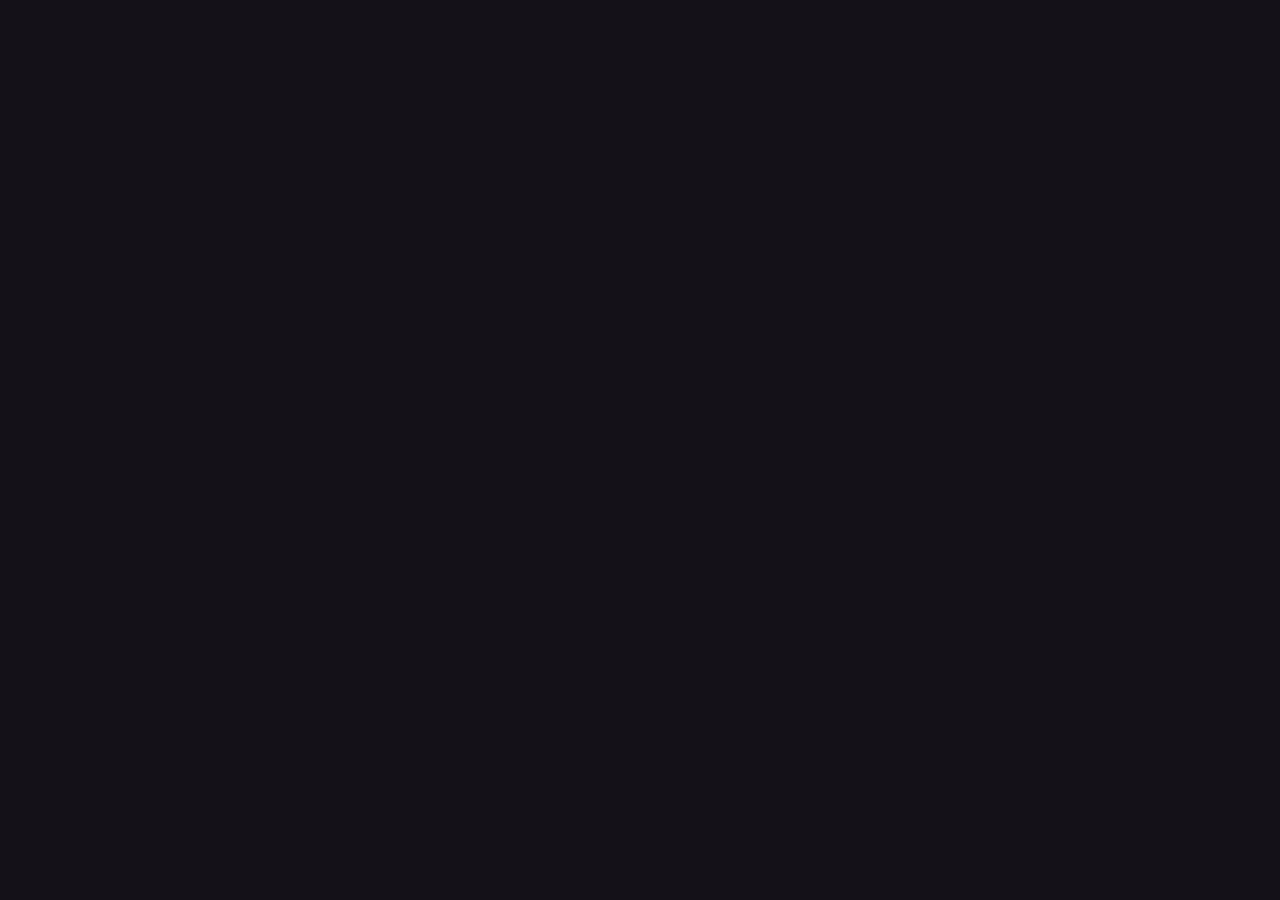
==== commit 72aee4c1: "Replace Wix export with a rebuilt React/Tailwind site Full redesign of the homepage plus a new work " ====
--- a/index.html
+++ b/index.html
@@ -1,766 +1,41 @@
 <!doctype html>
 <html lang="ar" dir="rtl">
-<head>
-<meta charset="utf-8">
-<meta name="viewport" content="width=device-width, initial-scale=1">
-<title>الدور | aldwr — استوديو تصميم بالاشتراك الشهري</title>
-<link rel="icon" type="image/png" href="[data-uri]">
-<meta name="description" content="استوديو تصميم بالاشتراك الشهري — اطلب براحتك، تصميماتك جاهزة في دورها">
-<link rel="preconnect" href="https://fonts.googleapis.com">
-<link rel="preconnect" href="https://fonts.gstatic.com" crossorigin>
-<link href="https://fonts.googleapis.com/css2?family=Aref+Ruqaa:wght@400;700&display=swap" rel="stylesheet">
-<style>
-  @font-face{
-    font-family:"Thmanyah";
-    src:url("[data-uri]") format("woff2");
-    font-weight:300; font-style:normal; font-display:swap;
-  }
-  @font-face{
-    font-family:"Thmanyah";
-    src:url("[data-uri]") format("woff2");
-    font-weight:400; font-style:normal; font-display:swap;
-  }
-  @font-face{
-    font-family:"Thmanyah";
-    src:url("[data-uri]